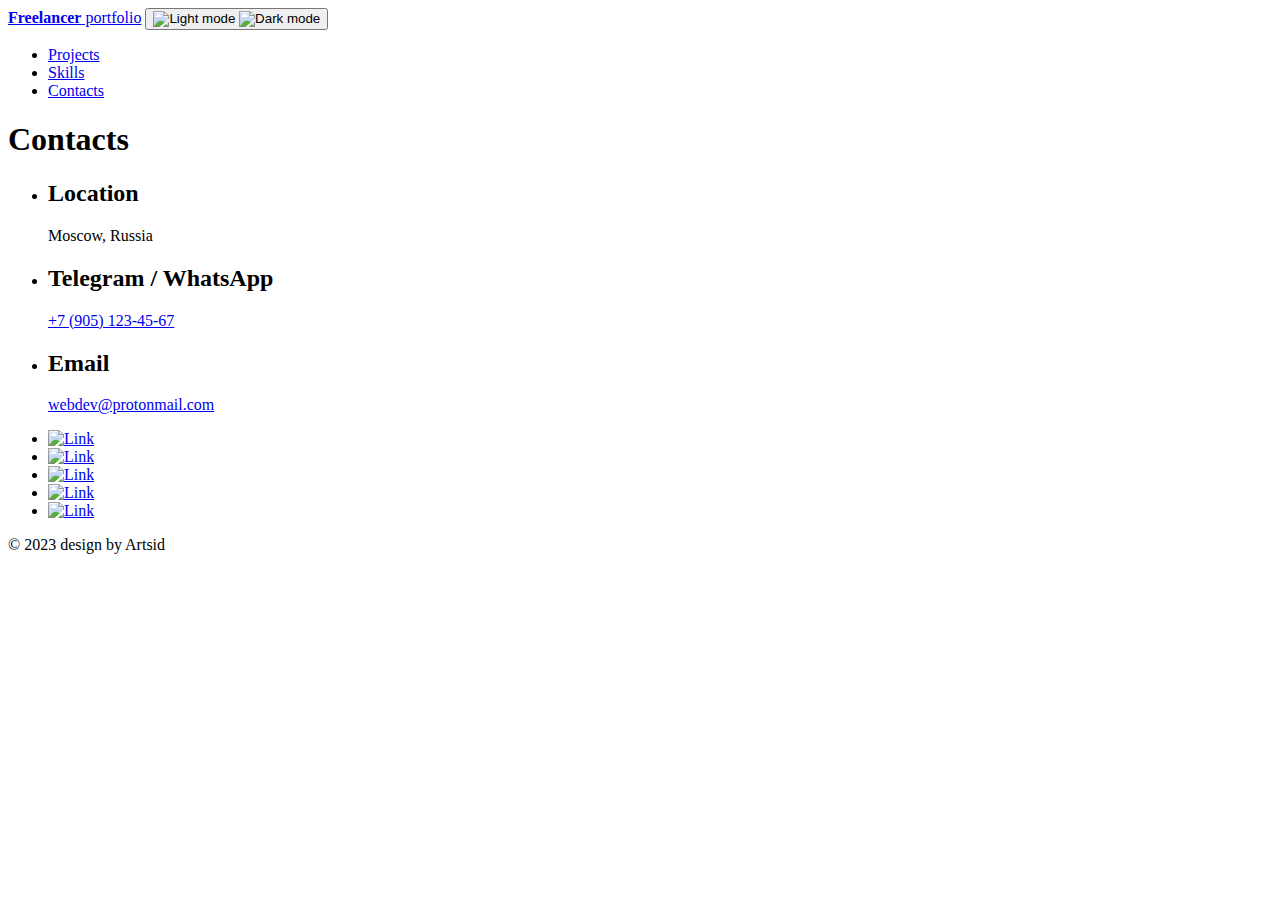
==== contacts.html @ eb7b0f79 "Add files via upload" ====
<!DOCTYPE html>
<html lang="en">
<head>
  <meta charset="UTF-8">
  <meta http-equiv="X-UA-Compatible" content="IE=edge">
  <meta name="viewport" content="width=device-width, initial-scale=1.0">
  <title>Freelancer portfolio</title>
  <link rel="stylesheet" href="./css/main.css">
</head>
<body>
<nav class="nav">
  <div class="container">
    <div class="nav-row">
      <a href="./index.html" class="logo"><strong>Freelancer</strong> portfolio</a>

      <button class="dark-mode-btn">
        <img src="./img/icons/sun.svg" alt="Light mode" class="dark-mode-btn__icon">
        <img src="./img/icons/moon.svg" alt="Dark mode" class="dark-mode-btn__icon">
      </button>

      <ul class="nav-list">
        <li class="nav-list__item"><a href="./index.html" class="nav-list__link">Projects</a></li>
        <li class="nav-list__item"><a href="./skills.html" class="nav-list__link">Skills</a></li>
        <li class="nav-list__item"><a href="./contacts.html" class="nav-list__link nav-list__link--active">Contacts</a></li>
      </ul>
    </div>
  </div>
</nav>

<main class="section">
  <div class="container">
    <h1 class="title-1">Contacts</h1>

    <ul class="content-list">
      <li class="content-list__item">
        <h2 class="title-2">Location</h2>
        <p>Moscow, Russia</p>
      </li>
      <li class="content-list__item">
        <h2 class="title-2">Telegram / WhatsApp</h2>
        <p><a href="tel:+79051234567">+7 (905) 123-45-67</a></p>
      </li>
      <li class="content-list__item">
        <h2 class="title-2">Email</h2>
        <p><a href="mailto:webdev@protonmail.com">webdev@protonmail.com</a></p>
      </li>
    </ul>

  </div>
</main>

<footer class="footer">
  <div class="container">
    <div class="footer__wrapper">
      <ul class="social">
        <li class="social__item"><a href="#!"><img src="./img/icons/vk.svg" alt="Link"></a></li>
        <li class="social__item"><a href="#!"><img src="./img/icons/instagram.svg" alt="Link"></a></li>
        <li class="social__item"><a href="#!"><img src="./img/icons/twitter.svg" alt="Link"></a></li>
        <li class="social__item"><a href="#!"><img src="./img/icons/gitHub.svg" alt="Link"></a></li>
        <li class="social__item"><a href="#!"><img src="./img/icons/linkedIn.svg" alt="Link"></a></li>
      </ul>
      <div class="copyright">
        <p>© 2023 design by Artsid</p>
      </div>
    </div>
  </div>
</footer>

<script src="./js/main.js"></script>

</body>
</html>
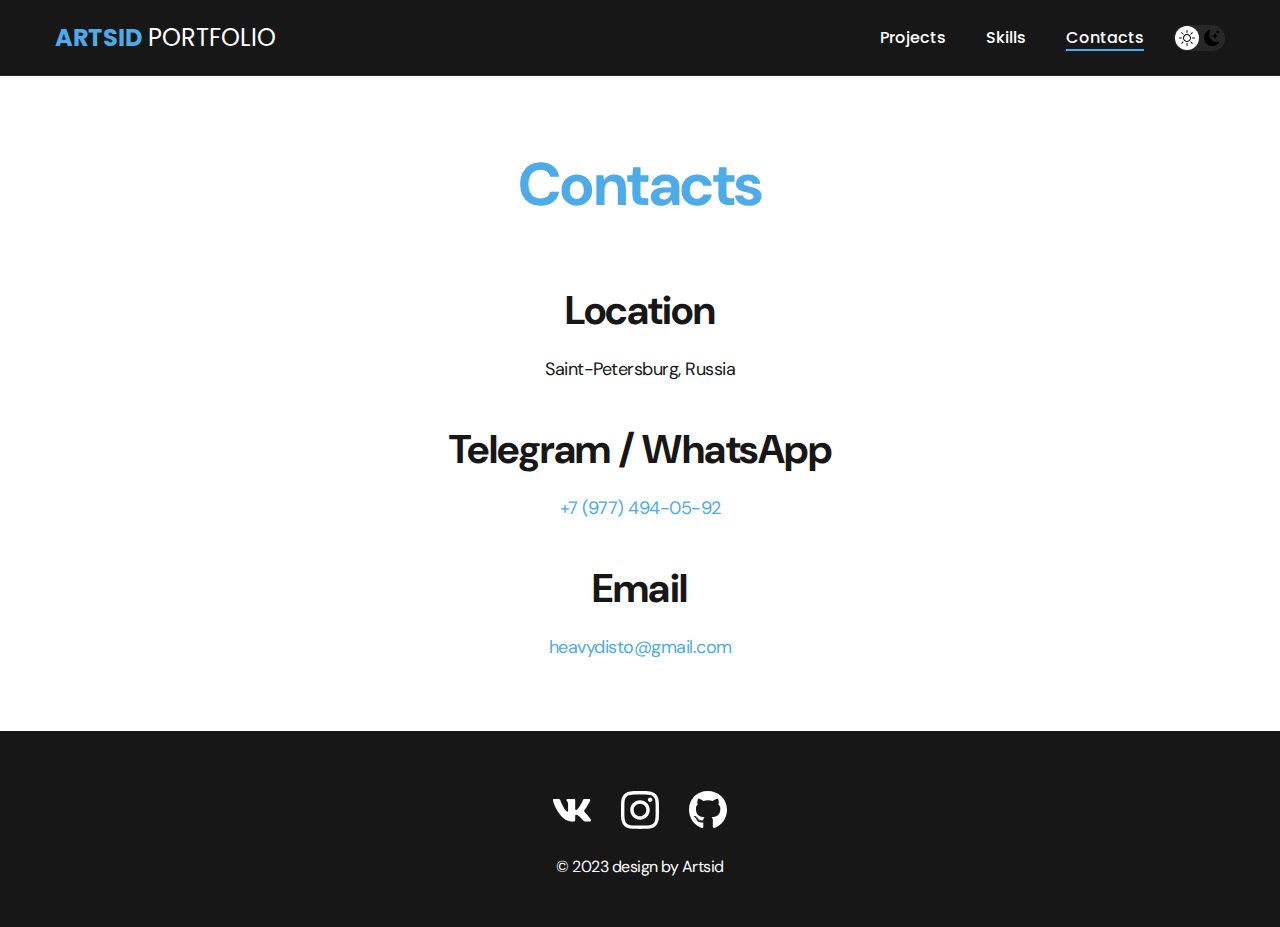
==== commit 61ae85ab: "Update contacts.html" ====
--- a/contacts.html
+++ b/contacts.html
@@ -4,14 +4,14 @@
   <meta charset="UTF-8">
   <meta http-equiv="X-UA-Compatible" content="IE=edge">
   <meta name="viewport" content="width=device-width, initial-scale=1.0">
-  <title>Freelancer portfolio</title>
+  <title>Artsid portfolio</title>
   <link rel="stylesheet" href="./css/main.css">
 </head>
 <body>
 <nav class="nav">
   <div class="container">
     <div class="nav-row">
-      <a href="./index.html" class="logo"><strong>Freelancer</strong> portfolio</a>
+      <a href="./index.html" class="logo"><strong style="color: #4dabe9";>ARTSID</strong> PORTFOLIO</a>
 
       <button class="dark-mode-btn">
         <img src="./img/icons/sun.svg" alt="Light mode" class="dark-mode-btn__icon">
@@ -34,15 +34,15 @@
     <ul class="content-list">
       <li class="content-list__item">
         <h2 class="title-2">Location</h2>
-        <p>Moscow, Russia</p>
+        <p>Saint-Petersburg, Russia</p>
       </li>
       <li class="content-list__item">
         <h2 class="title-2">Telegram / WhatsApp</h2>
-        <p><a href="tel:+79051234567">+7 (905) 123-45-67</a></p>
+        <p><a href="tel:+79774940592">+7 (977) 494-05-92</a></p>
       </li>
       <li class="content-list__item">
         <h2 class="title-2">Email</h2>
-        <p><a href="mailto:webdev@protonmail.com">webdev@protonmail.com</a></p>
+        <p><a href="mailto:heavydisto@gmail.com">heavydisto@gmail.com</a></p>
       </li>
     </ul>
 
@@ -55,9 +55,7 @@
       <ul class="social">
         <li class="social__item"><a href="#!"><img src="./img/icons/vk.svg" alt="Link"></a></li>
         <li class="social__item"><a href="#!"><img src="./img/icons/instagram.svg" alt="Link"></a></li>
-        <li class="social__item"><a href="#!"><img src="./img/icons/twitter.svg" alt="Link"></a></li>
         <li class="social__item"><a href="#!"><img src="./img/icons/gitHub.svg" alt="Link"></a></li>
-        <li class="social__item"><a href="#!"><img src="./img/icons/linkedIn.svg" alt="Link"></a></li>
       </ul>
       <div class="copyright">
         <p>© 2023 design by Artsid</p>
@@ -69,4 +67,4 @@
 <script src="./js/main.js"></script>
 
 </body>
-</html>+</html>
--- a/css/main.css
+++ b/css/main.css
@@ -0,0 +1,510 @@
+@import "./reset.css";
+@import url('https://fonts.googleapis.com/css2?family=DM+Sans:wght@400;500;700&family=Poppins:wght@400;500;700&display=swap');
+
+/*
+font-family: 'DM Sans', sans-serif;
+font-family: 'Poppins', sans-serif;
+*/
+
+/* * {
+    border: 1px solid red;
+} */
+
+:root {
+    --blackpure: #000;
+    --black: #171718;
+    --black-border: #26292D;
+    --white: #fff;
+    --purple: #4dabe9;
+
+    --text-color: var(--black);
+
+    --dark-bg: var(--black);
+    --dark-border: var(--black-border);
+    --header-text: var(--white);
+    --accent: var(--purple);
+
+    /* Light mode */
+    --page-bg: var(--white);
+    --text-color: var(--black);
+
+    --title-1: var(--accent);
+
+    --project-card-bg: var(--white);
+    --project-card-text: var(--black);
+    --box-shadow: 0px 5px 35px rgba(0, 0, 0, 0.25);
+}
+
+.dark {
+     /* Dark mode */
+    --page-bg: #252526;
+    --text-color: var(--white);
+
+    --title-1: var(--white);
+
+    --project-card-bg: var(--black);
+    --project-card-text: var(--white);
+    --box-shadow: 0px 5px 35px rgba(0, 0, 0, 0.8);
+}
+
+html, body {
+    display: flex;
+    flex-direction: column;
+    min-height: 100vh;
+
+    font-family: 'DM Sans', sans-serif;
+    letter-spacing: -0.5px;
+
+    /* Light mode */
+    background-color: var(--page-bg);
+    color: var(--text-color);
+}
+
+/* General */
+
+.container {
+    margin: 0 auto;
+    padding: 0 15px;
+    max-width: 1200px;
+}
+
+.none {
+    display: none !important;
+}
+
+.section {
+    padding: 70px 0;
+}
+
+.title-1 {
+    margin-bottom: 60px;
+
+    font-size: 60px;
+    font-weight: 700;
+    line-height: 1.3;
+    color: var(--title-1);
+    text-align: center;
+}
+
+.title-2 {
+    margin-bottom: 20px;
+
+    font-size: 40px;
+    font-weight: 700;
+    line-height: 1.3;
+}
+
+/* Nav */
+
+.nav {
+    padding: 20px 0;
+    border-bottom: 1px solid var(--dark-border);
+    background-color: var(--dark-bg);
+    color: var(--header-text);
+    letter-spacing: normal;
+}
+
+.nav-row {
+    display: flex;
+    justify-content: flex-end;
+    align-items: center;
+    column-gap: 30px;
+    row-gap: 20px;
+    flex-wrap: wrap;
+}
+
+.logo {
+    margin-right: auto;
+    color: var(--header-text);
+    font-size: 24px;
+    font-family: 'Poppins', sans-serif;
+}
+
+.logo strong {
+    font-weight: 700;
+}
+
+.nav-list {
+    display: flex;
+    flex-wrap: wrap;
+    row-gap: 10px;
+    align-items: center;
+    column-gap: 40px;
+    font-size: 16px;
+    font-weight: 500;
+    font-family: 'Poppins', sans-serif;
+}
+
+.nav-list__link {
+    color: var(--header-text);
+    transition: opacity 0.2s ease-in;
+}
+
+.nav-list__link:hover {
+    opacity: 0.8;
+}
+
+.nav-list__link--active {
+    position: relative;
+}
+
+.nav-list__link--active::before {
+    content: "";
+
+    position: absolute;
+    left: 0;
+    top: 100%;
+
+    display: block;
+    height: 2px;
+    width: 100%;
+    background-color: var(--accent);
+}
+
+/* Dark mode btn */
+
+.dark-mode-btn {
+    order: 9;
+
+    position: relative;
+    display: flex;
+    justify-content: space-between;
+
+    width: 51px;
+    height: 26px;
+    padding: 5px;
+
+    border-radius: 50px;
+    background-color: #272727;
+}
+
+.dark-mode-btn::before {
+    content: "";
+
+    position: absolute;
+    top: 1px;
+    left: 1px;
+
+    display: block;
+    width: 24px;
+    height: 24px;
+
+    border-radius: 50%;
+    background-color: var(--white);
+
+    transition: left 0.2s ease-in;
+}
+
+.dark-mode-btn--active::before {
+    left: 26px;
+}
+
+.dark-mode-btn__icon {
+    position: relative;
+    z-index: 9;
+}
+
+/* Header */
+
+.header {
+    padding: 40px 0;
+    min-height: 695px;
+
+    display: flex;
+    justify-content: center;
+    align-items: center;
+
+    background-color: var(--dark-bg);
+    background-image: url('./../img/header-bg.png');
+    background-repeat: no-repeat;
+    background-size: 900px;
+    background-position: center center;
+
+    color: var(--header-text);
+    text-align: center;
+}
+
+.header__wrapper {
+    padding: 0 15px;
+    max-width: 660px;
+}
+
+.header__title {
+    margin-bottom: 20px;
+    font-size: 40px;
+    font-weight: 700;
+    line-height: 1.4;
+}
+
+.header__title strong {
+    font-size: 60px;
+    font-weight: 700;
+}
+
+.header__title em {
+    font-style: normal;
+    color: var(--accent);
+}
+
+.header__text {
+    margin-bottom: 40px;
+    font-size: 18px;
+    line-height: 1.333;
+}
+
+.header__text p + p{
+    margin-top: 0.5em;
+}
+
+/* Btn */
+
+.btn {
+    display: inline-block;
+    height: 48px;
+    padding: 12px 28px;
+
+    border-radius: 5px;
+    background-color: var(--accent);
+    color: var(--white);
+    letter-spacing: 0.15px;
+    font-size: 16px;
+    font-weight: 500;
+
+    transition: opacity 0.2s ease-in;
+}
+
+.btn:hover {
+    opacity: 0.8;
+}
+
+.btn:active {
+    position: relative;
+    top: 1px;
+}
+
+/* Btn outline */
+
+.btn-outline {
+    display: flex;
+    column-gap: 10px;
+    align-items: center;
+
+    height: 48px;
+    padding: 12px 20px;
+
+    border-radius: 5px;
+    border: 1px solid var(--blackpure);
+    background-color: var(--white);
+    color: var(--blackpure);
+
+    transition: opacity 0.2s ease-in;
+}
+
+.btn-outline:hover {
+    opacity: 0.8;
+}
+
+.btn-outline:active {
+    position: relative;
+    top: 1px;
+}
+
+/* Projects  */
+
+.projects {
+    display: flex;
+    justify-content: center;
+    flex-wrap: wrap;
+    column-gap: 30px;
+    row-gap: 30px;
+}
+
+.project {
+    max-width: 370px;
+    background-color: var(--project-card-bg);
+    box-shadow: var(--box-shadow);
+    border-radius: 10px;
+}
+
+.project__img {
+    border-radius: 10px;
+}
+
+.project__title {
+    padding: 15px 20px 25px;
+    font-weight: 700;
+    font-size: 24px;
+    line-height: 1.3;
+    color: var(--project-card-text);
+}
+
+/* Project details */
+
+.project-details {
+    margin: 0 auto;
+    max-width: 865px;
+
+    display: flex;
+    flex-direction: column;
+    align-items: center;
+
+    text-align: center;
+}
+
+.project-details__cover {
+    max-width: 100%;
+    margin-bottom: 40px;
+
+    box-shadow: 0px 5px 35px rgba(0, 0, 0, 0.25);
+    border-radius: 10px;
+}
+
+.project-details__desc {
+    margin-bottom: 30px;
+
+    font-weight: 700;
+    font-size: 24px;
+    line-height: 1.3;
+}
+
+/* Content list */
+
+.content-list {
+    margin: 0 auto;
+    max-width: 570px;
+    display: flex;
+    flex-direction: column;
+    align-items: center;
+    row-gap: 40px;
+    text-align: center;
+}
+
+.content-list a {
+    color: var(--accent);
+}
+
+.content-list__item {
+    font-size: 18px;
+    line-height: 1.5;
+}
+
+.content-list__item p + p {
+    margin-top: 0.5em;
+}
+
+/* Footer */
+
+.footer {
+    margin-top: auto;
+    padding: 60px 0 50px;
+    background-color: var(--dark-bg);
+    color: var(--header-text);
+}
+
+.footer__wrapper {
+    display: flex;
+    flex-direction: column;
+    align-items: center;
+    row-gap: 27px;
+}
+
+.social {
+    display: flex;
+    column-gap: 30px;
+    align-items: center;
+}
+
+.copyright {
+    font-size: 16px;
+}
+
+.copyright p + p {
+    margin-top: 0.5em;
+}
+
+@media (max-width: 620px) {
+
+    /* Header  */
+
+    .header {
+        min-height: unset;
+    }
+
+    .header__title {
+        font-size: 30px;
+    }
+
+    .header__title strong {
+        font-size: 40px;
+    }
+
+    /* Nav */
+
+    .nav-row {
+        justify-content: space-between;
+    }
+
+    .dark-mode-btn {
+        order: 0;
+    }
+
+    /* General */
+
+    .section {
+        padding: 40px 0;
+    }
+
+    .title-1 {
+        margin-bottom: 30px;
+        font-size: 40px;
+    }
+
+    .title-2 {
+        margin-bottom: 10px;
+        font-size: 30px;
+    }
+
+    /* Projects */
+
+    .project__title {
+        font-size: 22px;
+    }
+
+    /* Project page */
+
+    .project-details__desc {
+        margin-bottom: 20px;
+        font-size: 22px;
+    }
+
+    /* Content List */
+
+    .content-list {
+        row-gap: 20px;
+    }
+
+    .content-list__item {
+        font-size: 16px;
+    }
+
+    /* Footer */
+
+    .footer {
+        padding: 40px 0 30px;
+    }
+
+    .footer__wrapper {
+        row-gap: 20px;
+    }
+
+    /* Social */
+
+    .social {
+        column-gap: 20px;
+    }
+
+    .social__item {
+        width: 28px;
+    }
+
+}
